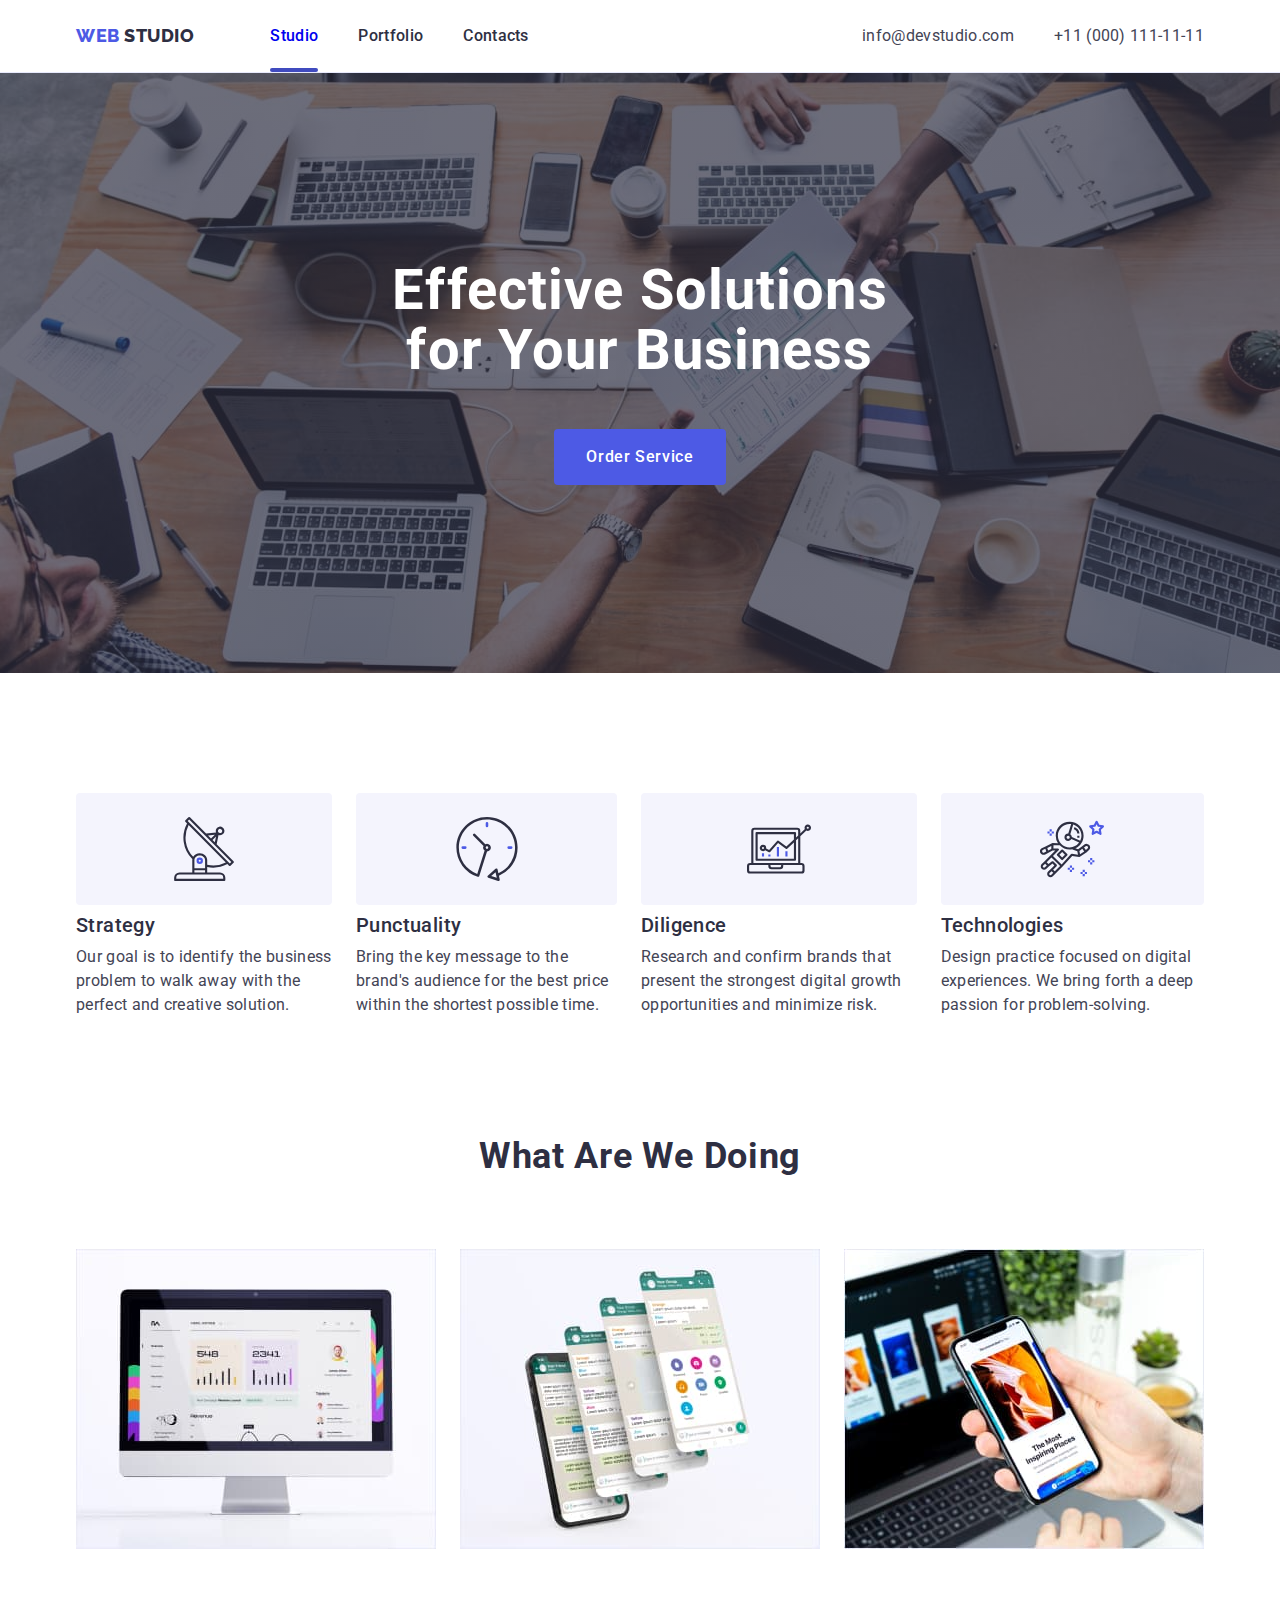
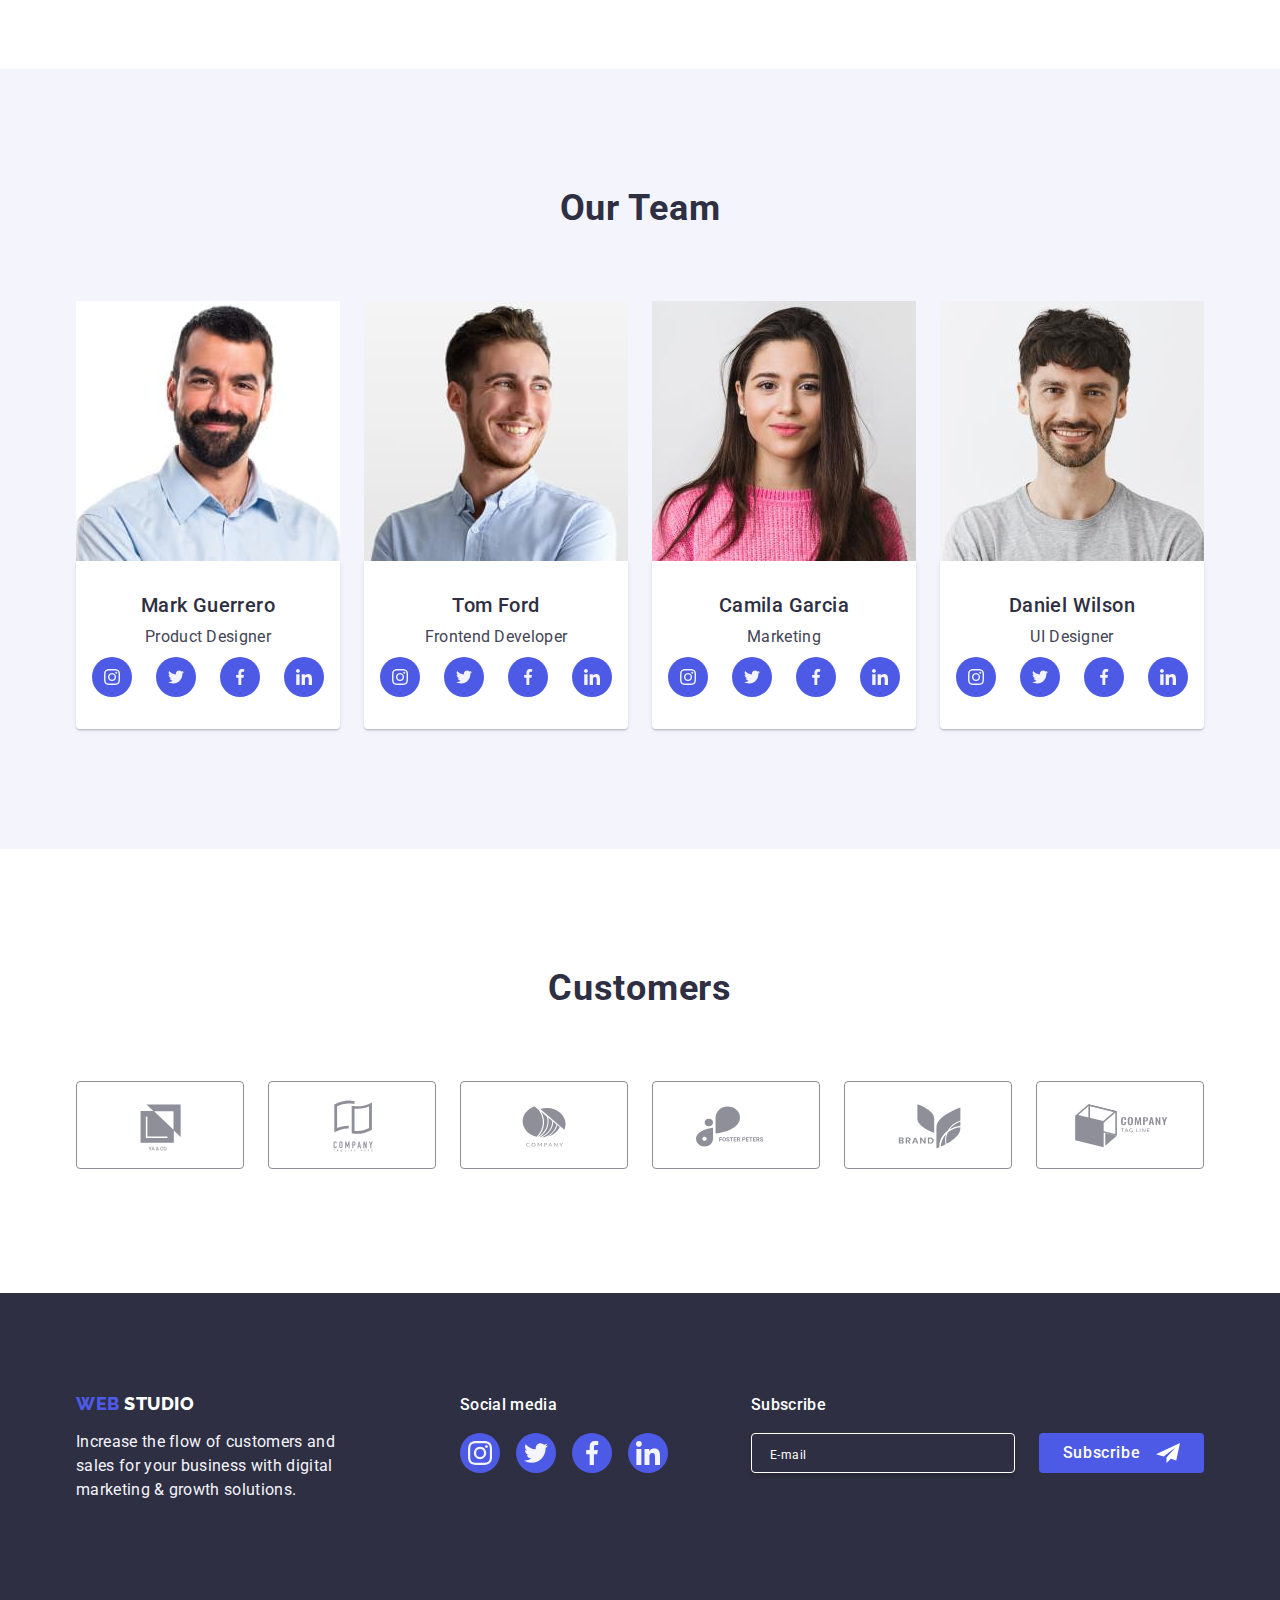
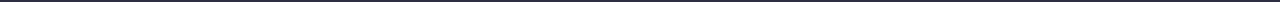
==== index.html @ 771ef5eb "index" ====
<!DOCTYPE html>
<html lang="en">
	<head>
		<meta charset="UTF-8" />
		<meta name="viewport" content="width=device-width, initial-scale=1.0" />
		<title>Studio</title>
		<link
			href="
https://cdn.jsdelivr.net/npm/modern-normalize@2.0.0/modern-normalize.min.css
"
			rel="stylesheet"
		/>
		<link
			href="https://fonts.googleapis.com/css2?family=Raleway:wght@800&family=Roboto:wght@400;500;700;900&display=swap"
			rel="stylesheet"
		/>
		<link href="css/styles.css" rel="stylesheet" />
	</head>

	<body>
		<header>
			<div class="container header-wrapper">
				<nav class="header-navigation">
					<a class="logo" href="./index.html">
						WEB
						<span style="color: #2e2f42">STUDIO</span>
					</a>
					<ul class="menu-link">
						<li>
							<a class="menu-link-items-current" href="./index.html">Studio</a>
						</li>
						<li>
							<a class="menu-link-items" href="./portfolio.html">Portfolio</a>
						</li>
						<li><a class="menu-link-items" href="#">Contacts</a></li>
					</ul>
				</nav>
				<address>
					<ul class="address-link">
						<li>
							<a class="address-link-items" href="mailto:info@devstudio.com">info@devstudio.com</a>
						</li>
						<li>
							<a class="address-link-items" href="tel:+110001111111">+11 (000) 111-11-11</a>
						</li>
					</ul>
				</address>
			</div>
		</header>
		<main>
			<section class="main-order-service">
				<div class="container">
					<h1 class="main-order-service-text">Effective Solutions for Your Business</h1>
					<button class="button-main" type="button" data-modal-open>Order Service</button>
				</div>
				<div class="modal is-hidden" data-modal>
					<div class="modal-body">
						<button class="modal-close" data-modal-close>
							<svg class="modal-close-icon-items">
								<use href="./images/icons.svg#icon-close-black"></use>
							</svg>
						</button>
						<h4 class="modal-heading">Leave your contacts and we will call you back</h4>
						<form class="modal-form">
							<p class="input-text">Name</p>
							<label for="username"></label>
							<div class="modal-field-wrapper">
								<input class="modal-input" id="username" type="text" name="name" />
								<svg class="modal-icon-1"><use href="./images/icons.svg#icon-person-black-18dp-1"></use></svg>
							</div>
							<p class="input-text">Phone</p>
							<label for="phone"></label>
							<div class="modal-field-wrapper">
								<input class="modal-input" id="phone" type="tel" name="phone" required />
								<svg class="modal-icon"><use href="./images/icons.svg#icon-phone-black-18dp-1"></use></svg>
							</div>
							<p class="input-text">E-mail</p>
							<label for="e-mail"></label>
							<div class="modal-field-wrapper">
								<input class="modal-input" id="e-mail" type="email" name="e-mail" required />
								<svg class="modal-icon"><use href="./images/icons.svg#icon-email-black-18dp-1"></use></svg>
							</div>
							<p class="input-text">Comment</p>
							<div class="modal-field-wrapper">
								<label for="comment"></label>
								<textarea required name="comment" id="comment" placeholder="Text input"></textarea>
							</div>
							<div class="tc-wrapper">
								<input name="tc" id="tc" type="checkbox" />
								<p class="input-text">
									I accept the terms and conditions of the
									<a href="#">Privacy Policy</a>
								</p>
							</div>
							<label for="tc"></label>
							<div class="button-send-wrapper">
								<button class="button-send" type="submit">Send</button>
							</div>
						</form>
					</div>
				</div>
			</section>

			<section class="main-content">
				<div class="container">
					<h4 class="heading-hidden"></h4>
					<ul class="main-content-values">
						<li>
							<div class="main-content-icons">
								<svg class="main-content-icons-items">
									<use href="./images/icons.svg#icon-Icon-1"></use>
								</svg>
							</div>
							<h3 class="main-content-list">Strategy</h3>
							<p class="main-content-items">
								Our goal is to identify the business problem to walk away with the perfect and creative solution.
							</p>
						</li>
						<li>
							<div class="main-content-icons">
								<svg class="main-content-icons-items">
									<use href="./images/icons.svg#icon-Icon-2"></use>
								</svg>
							</div>
							<h3 class="main-content-list">Punctuality</h3>
							<p class="main-content-items">
								Bring the key message to the brand's audience for the best price within the shortest possible time.
							</p>
						</li>
						<li>
							<div class="main-content-icons">
								<svg class="main-content-icons-items">
									<use href="./images/icons.svg#icon-Icon-3"></use>
								</svg>
							</div>
							<h3 class="main-content-list">Diligence</h3>
							<p class="main-content-items">
								Research and confirm brands that present the strongest digital growth opportunities and minimize risk.
							</p>
						</li>
						<li>
							<div class="main-content-icons">
								<svg class="main-content-icons-items">
									<use href="./images/icons.svg#icon-Icon-4"></use>
								</svg>
							</div>
							<h3 class="main-content-list">Technologies</h3>
							<p class="main-content-items">
								Design practice focused on digital experiences. We bring forth a deep passion for problem-solving.
							</p>
						</li>
					</ul>
				</div>
			</section>
			<section class="main-content-photos">
				<div class="container">
					<h2 class="heading">What are we doing</h2>
					<ul class="main-content-images">
						<li>
							<img src="images/img1.jpg" alt="a monitor with a website displayed" width="360" height="300" />
						</li>
						<li>
							<img src="images/img2.jpg" alt="smartphone with communication app on" width="360" height="300" />
						</li>
						<li>
							<img
								src="images/img3.jpg"
								alt="male hand holding phone with laptop in background"
								width="360"
								height="300"
							/>
						</li>
					</ul>
				</div>
			</section>

			<section class="main-team main-content">
				<div class="container">
					<h2 class="heading">Our Team</h2>
					<ul class="main-team-card">
						<li>
							<img
								src="images/MarkGuerrero.jpg"
								alt="smiling gently bearded man wearing a shirt"
								width="264"
								height="260"
							/>
							<div class="main-team-card-items">
								<h3 class="main-team-names">Mark Guerrero</h3>
								<p class="main-team-names-description">Product Designer</p>
								<ul class="main-team-media">
									<li class="icon-media-round">
										<a href="#"></a>
										<svg class="main-team-media-items">
											<use href="./images/icons.svg#icon-instagram-2"></use>
										</svg>
									</li>
									<li class="icon-media-round">
										<a href="#"></a>
										<svg class="main-team-media-items">
											<use href="./images/icons.svg#icon-twitter-1"></use>
										</svg>
									</li>
									<li class="icon-media-round">
										<a href="#"></a>
										<svg class="main-team-media-items">
											<use href="./images/icons.svg#icon-facebook-1"></use>
										</svg>
									</li>
									<li class="icon-media-round">
										<a href="#"></a>
										<svg class="main-team-media-items">
											<use href="./images/icons.svg#icon-linkedin-1"></use>
										</svg>
									</li>
								</ul>
							</div>
						</li>
						<li>
							<img
								src="images/TomFord.jpg"
								alt="broadly smiling man in shirt looking to the side"
								width="264"
								height="260"
							/>
							<div class="main-team-card-items">
								<h3 class="main-team-names">Tom Ford</h3>
								<p class="main-team-names-description">Frontend Developer</p>
								<ul class="main-team-media">
									<li class="icon-media-round">
										<a href="#"></a>
										<svg class="main-team-media-items">
											<use href="./images/icons.svg#icon-instagram-2"></use>
										</svg>
									</li>
									<li class="icon-media-round">
										<a href="#"></a>
										<svg class="main-team-media-items">
											<use href="./images/icons.svg#icon-twitter-1"></use>
										</svg>
									</li>
									<li class="icon-media-round">
										<a href="#"></a>
										<svg class="main-team-media-items">
											<use href="./images/icons.svg#icon-facebook-1"></use>
										</svg>
									</li>
									<li class="icon-media-round">
										<a href="#"></a>
										<svg class="main-team-media-items">
											<use href="./images/icons.svg#icon-linkedin-1"></use>
										</svg>
									</li>
								</ul>
							</div>
						</li>
						<li>
							<img src="images/CamilaGarcia.jpg" alt="dark-haired girl smiling softly" width="264" height="260" />
							<div class="main-team-card-items">
								<h3 class="main-team-names">Camila Garcia</h3>
								<p class="main-team-names-description">Marketing</p>
								<ul class="main-team-media">
									<li class="icon-media-round">
										<a href="#"></a>
										<svg class="main-team-media-items">
											<use href="./images/icons.svg#icon-instagram-2"></use>
										</svg>
									</li>
									<li class="icon-media-round">
										<a href="#"></a>
										<svg class="main-team-media-items">
											<use href="./images/icons.svg#icon-twitter-1"></use>
										</svg>
									</li>
									<li class="icon-media-round">
										<a href="#"></a>
										<svg class="main-team-media-items">
											<use href="./images/icons.svg#icon-facebook-1"></use>
										</svg>
									</li>
									<li class="icon-media-round">
										<a href="#"></a>
										<svg class="main-team-media-items">
											<use href="./images/icons.svg#icon-linkedin-1"></use>
										</svg>
									</li>
								</ul>
							</div>
						</li>
						<li>
							<img src="images/DanielWilson.jpg" alt="smiling bearded man wearing a T-shirt" width="264" height="260" />
							<div class="main-team-card-items">
								<h3 class="main-team-names">Daniel Wilson</h3>
								<p class="main-team-names-description">UI Designer</p>
								<ul class="main-team-media">
									<li class="icon-media-round">
										<a href="#"></a>
										<svg class="main-team-media-items">
											<use href="./images/icons.svg#icon-instagram-2"></use>
										</svg>
									</li>
									<li class="icon-media-round">
										<a href="#"></a>
										<svg class="main-team-media-items">
											<use href="./images/icons.svg#icon-twitter-1"></use>
										</svg>
									</li>
									<li class="icon-media-round">
										<a href="#"></a>
										<svg class="main-team-media-items">
											<use href="./images/icons.svg#icon-facebook-1"></use>
										</svg>
									</li>
									<li class="icon-media-round">
										<a href="#"></a>
										<svg class="main-team-media-items">
											<use href="./images/icons.svg#icon-linkedin-1"></use>
										</svg>
									</li>
								</ul>
							</div>
						</li>
					</ul>
				</div>
			</section>
			<section class="main-content">
				<div class="container">
					<h2 class="heading">Customers</h2>
					<div class="customers-list">
						<a href="#0">
							<svg class="customers-items">
								<use href="./images/icons.svg#icon-Client-1-1"></use>
							</svg>
						</a>
						<svg class="customers-items">
							<use href="./images/icons.svg#icon-Client-2-1"></use>
						</svg>
						<a href="#0">
							<svg class="customers-items">
								<use href="./images/icons.svg#icon-Client-3-1"></use>
							</svg>
						</a>
						<a href="#0">
							<svg class="customers-items">
								<use href="./images/icons.svg#icon-Client-4-1"></use>
							</svg>
						</a>
						<a href="#0">
							<svg class="customers-items">
								<use href="./images/icons.svg#icon-Client-5-1"></use>
							</svg>
						</a>
						<a href="#0">
							<svg class="customers-items">
								<use href="./images/icons.svg#icon-Client-6-1"></use>
							</svg>
						</a>
					</div>
				</div>
			</section>
		</main>
		<footer class="footer-wrapper">
			<div class="container footer-adjust">
				<div>
					<a class="logo-footer" href="./index.html">
						WEB
						<span style="color: #fff">STUDIO</span>
					</a>
					<p class="footer-text">
						Increase the flow of customers and sales for your business with digital marketing & growth solutions.
					</p>
				</div>
				<div class="footer-media">
					<h3 class="footer-media-text">Social media</h3>
					<ul class="footer-media-icons">
						<li>
							<a class="icon-media-round-footer" href="#0">
								<svg class="footer-media-items">
									<use href="./images/icons.svg#icon-instagram-2"></use>
								</svg>
							</a>
						</li>
						<li>
							<a class="icon-media-round-footer" href="#0">
								<svg class="footer-media-items">
									<use href="./images/icons.svg#icon-twitter-1"></use>
								</svg>
							</a>
						</li>
						<li>
							<a class="icon-media-round-footer" href="#0">
								<svg class="footer-media-items">
									<use href="./images/icons.svg#icon-facebook-1"></use>
								</svg>
							</a>
						</li>
						<li>
							<a class="icon-media-round-footer" href="#0">
								<svg class="footer-media-items">
									<use href="./images/icons.svg#icon-linkedin-1"></use>
								</svg>
							</a>
						</li>
					</ul>
				</div>
				<div class="footer-subscribe">
					<form>
						<p class="footer-media-text">Subscribe</p>
						<div class="footer-field-wrapper">
							<label for="email"></label>
							<input class="footer-input" id="email" type="email" name="email" placeholder="E-mail" required />
							<div>
								<button class="button-subscribe" type="submit">
									Subscribe
									<svg class="footer-subscribe-icon">
										<use href="./images/icons.svg#icon-Frame-3"></use>
									</svg>
								</button>
							</div>
						</div>
					</form>
				</div>
			</div>
		</footer>
		<script src="./js/modal.js"></script>
	</body>
</html>
---- css/styles.css ----
items* {
	padding: 0;
	margin: 0;
}

h1,
h2,
h3,
h4,
h5,
h6,
p {
	margin: 0;
}

img {
	display: block;
	max-width: 100%;
	height: auto;
}

button {
	cursor: pointer;
	border: none;
	border-radius: 4px;
	transition: 250ms;
	transition-timing-function: var(--tr-function);
}

ul,
ol {
	list-style: none;
	margin: 0;
	padding-left: 0;
}
a {
	text-decoration: none;
	transition: 250ms;
	transition-timing-function: var(--tr-function);
}

a:hover {
	color: var(--pressed-state, #404bbf);
}

a:focus {
	color: var(--pressed-state, #404bbf);
}

:root {
	--primary-brand: #4d5ae5;
	--pressed-state: #404bbf;
	--dark: #2e2f42;
	--success: #31d0aa;
	--text: #434455;
	--subtle-text: #8e8f99;
	--accent: #e7e9fc;
	--light: #f4f4fd;
	--modal-overlay: #2e2f42;
	--hero-background: rgba(46, 47, 66, 0.7);
	--white-background: #fff;
	--modal-background: #fcfcfc;
	--tr-function: cubic-bezier(0.4, 0, 0.2, 1);
}

.container {
	max-width: 1158px;
	margin: 0 auto;
	padding: 0 15px;
}

header {
	border-bottom: 1px solid #e7e9fc;
}

address {
	margin-left: auto;
}

.header-wrapper {
	display: flex;
	align-items: center;
}

.header-wrapper > .header-navigation {
	display: flex;
	align-items: center;
}

body {
	font-family: "Roboto", sans-serif;
	color: var(--dark, #2e2f42);
	background-color: var(--white-background, #fff);
}

.link {
	cursor: pointer;
	transition: 250ms;
	transition-timing-function: var(--tr-function);
}

ul {
	list-style: none;
}

.main-order-service {
	background-image: linear-gradient(
			var(--hero-background, rgba(46, 47, 66, 0.7)),
			var(--hero-background, rgba(46, 47, 66, 0.7))
		),
		url(../images/people-office.jpg);
	background-color: var(--dark, #2e2f42);
	background-size: cover;
	background-repeat: no-repeat;
	text-align: center;
	padding: 188px 0;
	max-width: 1440px;
	height: 600px;
	margin: 0 auto;
}

.main-order-service-text {
	color: var(--white-background, #fff);
	font-size: 56px;
	font-weight: 700;
	line-height: 1.07;
	letter-spacing: 1.12px;
	max-width: 496px;
	text-align: center;
	margin: 0 auto;
	margin-bottom: 48px;
}

.button-main {
	display: block;
	margin: 0 auto;
	min-width: 169px;
	height: 56px;
	color: var(--white-background, #fff);
	background-color: var(--primary-brand, #4d5ae5);
	font-family: Roboto;
	font-size: 16px;
	font-weight: 500;
	line-height: 1.5;
	letter-spacing: 0.64px;
	padding: 16px 32px;
	transition: 250ms;
	transition-timing-function: var(--tr-function);
}

.button-main:hover,
.button-main:focus {
	background: var(--pressed-state, #404bbf);
}

.modal {
	position: fixed;
	top: 0;
	left: 0;
	width: 100%;
	height: 100%;
	background-color: rgba(46, 47, 66, 0.4);
	pointer-events: all;
	visibility: visible;
	transition: opacity 250ms;
}

.modal-body {
	position: relative;
	max-width: 408px;
	min-height: 584px;
	margin: auto;
	background-color: var(--modal-background);
	border-radius: 4px;
	box-shadow: 0px 2px 1px 0px rgba(0, 0, 0, 0.2), 0px 1px 3px 0px rgba(0, 0, 0, 0.12),
		0px 1px 1px 0px rgba(0, 0, 0, 0.14);
}

.modal-close {
	position: absolute;
	inset: 24px 24px auto auto;
	width: 24px;
	height: 24px;
	border-radius: 50%;
	fill: var(--accent);
	stroke-width: 1px;
	stroke: rgba(0, 0, 0, 0.1);
	display: flex;
	justify-content: center;
	align-items: center;
}

.modal-close-icon-items {
	height: 8px;
	width: 8px;
	fill: var(--modal-overlay);
}

.is-hidden {
	opacity: 0;
	pointer-events: none;
	visibility: hidden;
}

.modal-heading {
	color: var(--modal-overlay);
	text-align: center;
	font-family: Roboto;
	font-size: 16px;
	font-weight: 500;
	line-height: 1.5px;
	letter-spacing: 0.32px;
	padding-top: 72px;
}

.modal-form {
	max-width: 360px;
	padding-left: 24px;
	margin-top: 16px;
	text-align: left;
}

.modal-field-wrapper {
	height: 40px;
	display: flex;
	padding-left: 8px auto 8px 16px;
	border-radius: 4px;
	border: 1px solid rgba(46, 47, 66, 0.4);
	margin-bottom: 8px;
	margin-bottom: 4px;
}

.modal-icon-1 {
	width: 18px;
	height: 18px;
	color: var(--modal-overlay);
}

.modal-icon-2 {
	width: 18px;
	height: 24px;
	color: var(--modal-overlay);
}

.modal-icon-1,
.modal-icon-2:focus-within {
	border-color: var(--pressed-state);
}

.input-text {
	color: var(--subtle-text);
	font-family: Roboto;
	font-size: 12px;
	font-weight: 400;
	line-height: 1.17;
	letter-spacing: 0.48px;
}

.input-text > a {
	text-decoration: underline;
}

.tc-wrapper {
	display: flex;
	gap: 8px;
}

.button-send-wrapper {
	display: flex;
	justify-content: center;
	align-items: center;
}

.button-send {
	border-radius: 4px;
	background: var(--primary-brand);
	box-shadow: 0px 4px 4px 0px rgba(0, 0, 0, 0.15);
	max-width: 169px;
	max-height: 50px;
	padding: 16px 32px;
	color: #fff;
	font-family: Roboto;
	font-size: 16px;
	font-weight: 500;
	line-height: 1.5;
	letter-spacing: 0.64px;
	margin-top: 24px;
}

nav {
	color: var(--dark, #2e2f42);
	font-size: 16px;
	font-weight: 500;
	line-height: 1.5;
	letter-spacing: 0.32px;
}

.menu-link {
	display: flex;
	gap: 40px;
	padding: 24px 0;
}

.menu-link-items {
	color: var(--dark, #2e2f42);
	font-family: Roboto;
	font-size: 16px;
	font-weight: 500;
	line-height: 1.5;
	letter-spacing: 0.32px;
}

.menu-link > li {
	position: relative;
}

.menu-link-items-current::after {
	content: "";
	background-color: var(--pressed-state);
	height: 4px;
	width: 100%;
	bottom: -24px;
	left: 0px;
	border-radius: 2px;
	position: absolute;
}

.address-link {
	display: flex;
	gap: 40px;
	align-items: center;
	padding: 24px 0;
	margin-left: auto;
}

.address-link-items {
	color: var(--text, #434455);
	font-family: Roboto;
	font-size: 16px;
	font-style: normal;
	font-weight: 400;
	line-height: 1.5;
	letter-spacing: 0.32px;
}

.heading-hidden {
	visibility: hidden;
}

.main-content {
	padding: 120px 0;
}

.main-content-values {
	display: flex;
	justify-content: space-between;
	gap: 24px;
}

.main-content-icons {
	height: 112px;
	border-radius: 4px;
	background-color: var(--light, #f4f4fd);
	display: flex;
	justify-content: center;
	align-items: center;
}

.main-content-icons-items {
	width: 64px;
	height: 64px;
}

.main-content-images {
	display: flex;
	justify-content: space-between;
	gap: 24px;
	margin: 0;
	width: calc(100% - 3 * 24px) / 3;
}

.main-content-list {
	color: var(--dark, #2e2f42);
	font-size: 20px;
	font-weight: 500;
	line-height: 1.2;
	letter-spacing: 0.4px;
	margin-bottom: 8px;
	margin-top: 8px;
}

.main-content-items {
	color: var(--text, #434455);
	font-size: 16px;
	line-height: 1.5;
	letter-spacing: 0.32px;
}

.main-content-photos {
	padding-bottom: 120px;
}

.main-team {
	background: var(--light, #f4f4fd);
}

.main-team-card {
	display: flex;
	gap: 24px;
}

.main-team-card img {
	vertical-align: bottom;
}

.main-team-card-items {
	width: 100%;
	padding: 32px 16px;
	border-radius: 0px 0px 4px 4px;
	background: var(--white-background, #fff);
	box-shadow: 0px 2px 1px 0px rgba(46, 47, 66, 0.08), 0px 1px 1px 0px rgba(46, 47, 66, 0.16),
		0px 1px 6px 0px rgba(46, 47, 66, 0.08);
}

.main-team-names {
	color: var(--dark, #2e2f42);
	text-align: center;
	margin-bottom: 8px;
	font-size: 20px;
	font-weight: 500;
	line-height: 1.2;
	letter-spacing: 0.4px;
}

.main-team-names-description {
	color: var(--text, #434455);
	text-align: center;
	font-size: 16px;
	line-height: 1.5;
	letter-spacing: 0.32px;
	margin-bottom: 8px;
}

.main-team-media-items {
	width: 16px;
	height: 16px;
}

.main-team-media-items:hover {
	background-color: var(--pressed-state, #404bbf);
}

.icon-media-round {
	cursor: pointer;
	width: 40px;
	height: 40px;
	border-radius: 50%;
	padding: 12px;
	background-color: var(--primary-brand, #4d5ae5);
	transition: 250ms;
	transition-timing-function: var(--tr-function);
	display: flex;
	align-items: center;
	justify-content: center;
}

.icon-media-round:hover,
.icon-media-round:focus {
	background-color: var(--pressed-state, #404bbf);
}

.main-team-media {
	display: flex;
	gap: 24px;
}

.portfolio-image {
	display: flex;
	flex-wrap: wrap;
	padding: 0;
	margin: 0;
	row-gap: 48px;
	column-gap: 24px;
}

.portfolio-image-wrapper {
	position: relative;
	overflow: hidden;
}

.portfolio-image-wrapper:hover {
	box-shadow: 0px 2px 1px 0px rgba(46, 47, 66, 0.08), 0px 1px 1px 0px rgba(46, 47, 66, 0.16),
		0px 1px 6px 0px rgba(46, 47, 66, 0.08);
}

.portfolio-image-wrapper:hover .portfolio-card-description {
	translate: 0;
}

.portfolio-card-description {
	color: var(--light);
	font-family: Roboto;
	font-size: 16px;
	line-height: 150%;
	letter-spacing: 0.32px;
	padding-top: 40px;
	padding-left: 32px;
	padding-right: 32px;
	position: absolute;
	inset: 0;
	background-color: var(--primary-brand);
	color: #fff;
	translate: 0 100% 0;
	transition: translate 250ms;
}

.portfolio-image-card {
	border: 1px solid #e7e9fc;
	padding: 32px 16px 32px 16px;
	transition: 250ms;
	transition-timing-function: var(--tr-function);
}

.portfolio-image-card:hover,
.portfolio-image-card:focus {
	box-shadow: 0px 2px 1px 0px rgba(46, 47, 66, 0.08), 0px 1px 1px 0px rgba(46, 47, 66, 0.16),
		0px 1px 6px 0px rgba(46, 47, 66, 0.08);
}

.main-portfolio-text {
	font-size: 20px;
	font-weight: 500;
	line-height: 1.2;
	letter-spacing: 0.4px;
	margin-bottom: 8px;
}

.main-portfolio-text-secondary {
	font-size: 16px;
	line-height: 1.5;
	letter-spacing: 0.32px;
	margin-top: 8px;
}

.logo {
	color: var(--primary-brand, #4d5ae5);
	font-family: Raleway;
	font-size: 18px;
	font-weight: 800;
	line-height: 1.17;
	letter-spacing: 0.54px;
	text-transform: uppercase;
	margin-right: 76px;
}

.heading {
	color: var(--dark, #2e2f42);
	text-align: center;
	font-size: 36px;
	font-weight: 700;
	line-height: 1.11;
	letter-spacing: 0.72px;
	text-transform: capitalize;
	margin-bottom: 72px;
}

.section-portfolio-wrapper {
	padding: 96px 0 120px 0;
}

.button-container {
	display: flex;
	justify-content: center;
	gap: 24px;
	margin-bottom: 72px;
}

.button-portfolio {
	background: var(--light, #f4f4fd);
	color: var(--primary-brand, #4d5ae5);
	text-align: center;
	padding: 12px 24px 12px 24px;
	font-size: 16px;
	font-family: Roboto;
	font-weight: 500;
	line-height: 1.5;
	letter-spacing: 0.64px;
	border: none;
	transition: 250ms;
	transition-timing-function: var(--tr-function);
}

.button-portfolio:hover,
.button-portfolio:focus {
	background: var(--pressed-state, #404bbf);
	color: var(--white-background, #fff);
	box-shadow: 0px 2px 2px 0px rgba(0, 0, 0, 0.12), 0px 2px 1px 0px rgba(0, 0, 0, 0.08),
		0px 3px 1px 0px rgba(0, 0, 0, 0.1);
}

.customers-list {
	display: flex;
	column-gap: 24px;
}

.customers-items {
	cursor: pointer;
	fill: var(--subtle-text, #8e8f99);
	width: 168px;
	height: 88px;
	border-radius: 4px;
	border: 1px solid var(--subtle-text, #8e8f99);
	transition: 250ms;
	transition-timing-function: var(--tr-function);
}

.customers-items:hover,
.customers-items:focus {
	fill: var(--pressed-state, #404bbf);
	border: 1px solid var(--pressed-state, #404bbf);
}

.footer-wrapper {
	background-color: var(--dark, #2e2f42);
	padding: 100px 0;
}

.footer-adjust {
	display: flex;
}

.footer-text {
	display: block;
	width: 264px;
	font-family: Roboto;
	color: var(--light, #f4f4fd);
	font-size: 16px;
	line-height: 1.5;
	letter-spacing: 0.32px;
}

.footer-media {
	margin-left: 120px;
}

.footer-media-items {
	width: 24px;
	height: 24px;
	transition: 250ms;
	transition-timing-function: var(--tr-function);
}

.footer-media-items:hover,
.footer-media-items:focus {
	background-color: var(--success, #31d0aa);
}

.footer-media-icons {
	display: flex;
	gap: 16px;
}

.icon-media-round-footer {
	cursor: pointer;
	width: 40px;
	height: 40px;
	border-radius: 50%;
	background-color: var(--primary-brand, #4d5ae5);
	transition: 250ms;
	transition-timing-function: var(--tr-function);
	display: flex;
	align-items: center;
	justify-content: center;
}

.icon-media-round-footer:hover,
.icon-media-round-footer:focus {
	background-color: var(--success, #31d0aa);
}

.footer-media-text {
	color: var(--white-background, #fff);
	font-family: Roboto;
	font-size: 16px;
	font-weight: 500;
	line-height: 150%;
	letter-spacing: 0.32px;
	margin-bottom: 16px;
}

.logo-footer {
	color: var(--primary-brand, #4d5ae5);
	font-family: Raleway;
	font-size: 18px;
	font-weight: 800;
	line-height: 1.17;
	letter-spacing: 0.54px;
	text-transform: uppercase;
	display: inline-block;
	margin-bottom: 16px;
}

.footer-subscribe {
	margin-left: auto;
}

.footer-field-wrapper {
	display: flex;
}

.footer-field-wrapper > input {
	width: 264px;
	height: 40px;
	border-radius: 4px;
	border: 1px solid var(--white-background);
	box-shadow: 0px 4px 4px 0px rgba(0, 0, 0, 0.15);
	background-color: var(--dark);
}

.footer-input::placeholder {
	color: var(--white-background);
	font-family: Roboto;
	font-size: 12px;
	line-height: 2;
	letter-spacing: 0.48px;
	padding: 8px 212px 8px 16px;
}

.button-subscribe {
	width: 165px;
	height: 40px;
	margin-left: 24px;
	border-radius: 4px;
	background: var(--primary-brand);
	color: var(--white-background);
	font-family: Roboto;
	font-size: 16px;
	font-weight: 500;
	line-height: 1.5;
	letter-spacing: 0.64px;
	display: flex;
	justify-content: center;
	align-items: center;
	gap: 16px;
}

.footer-subscribe-icon {
	width: 24px;
	height: 24px;
}
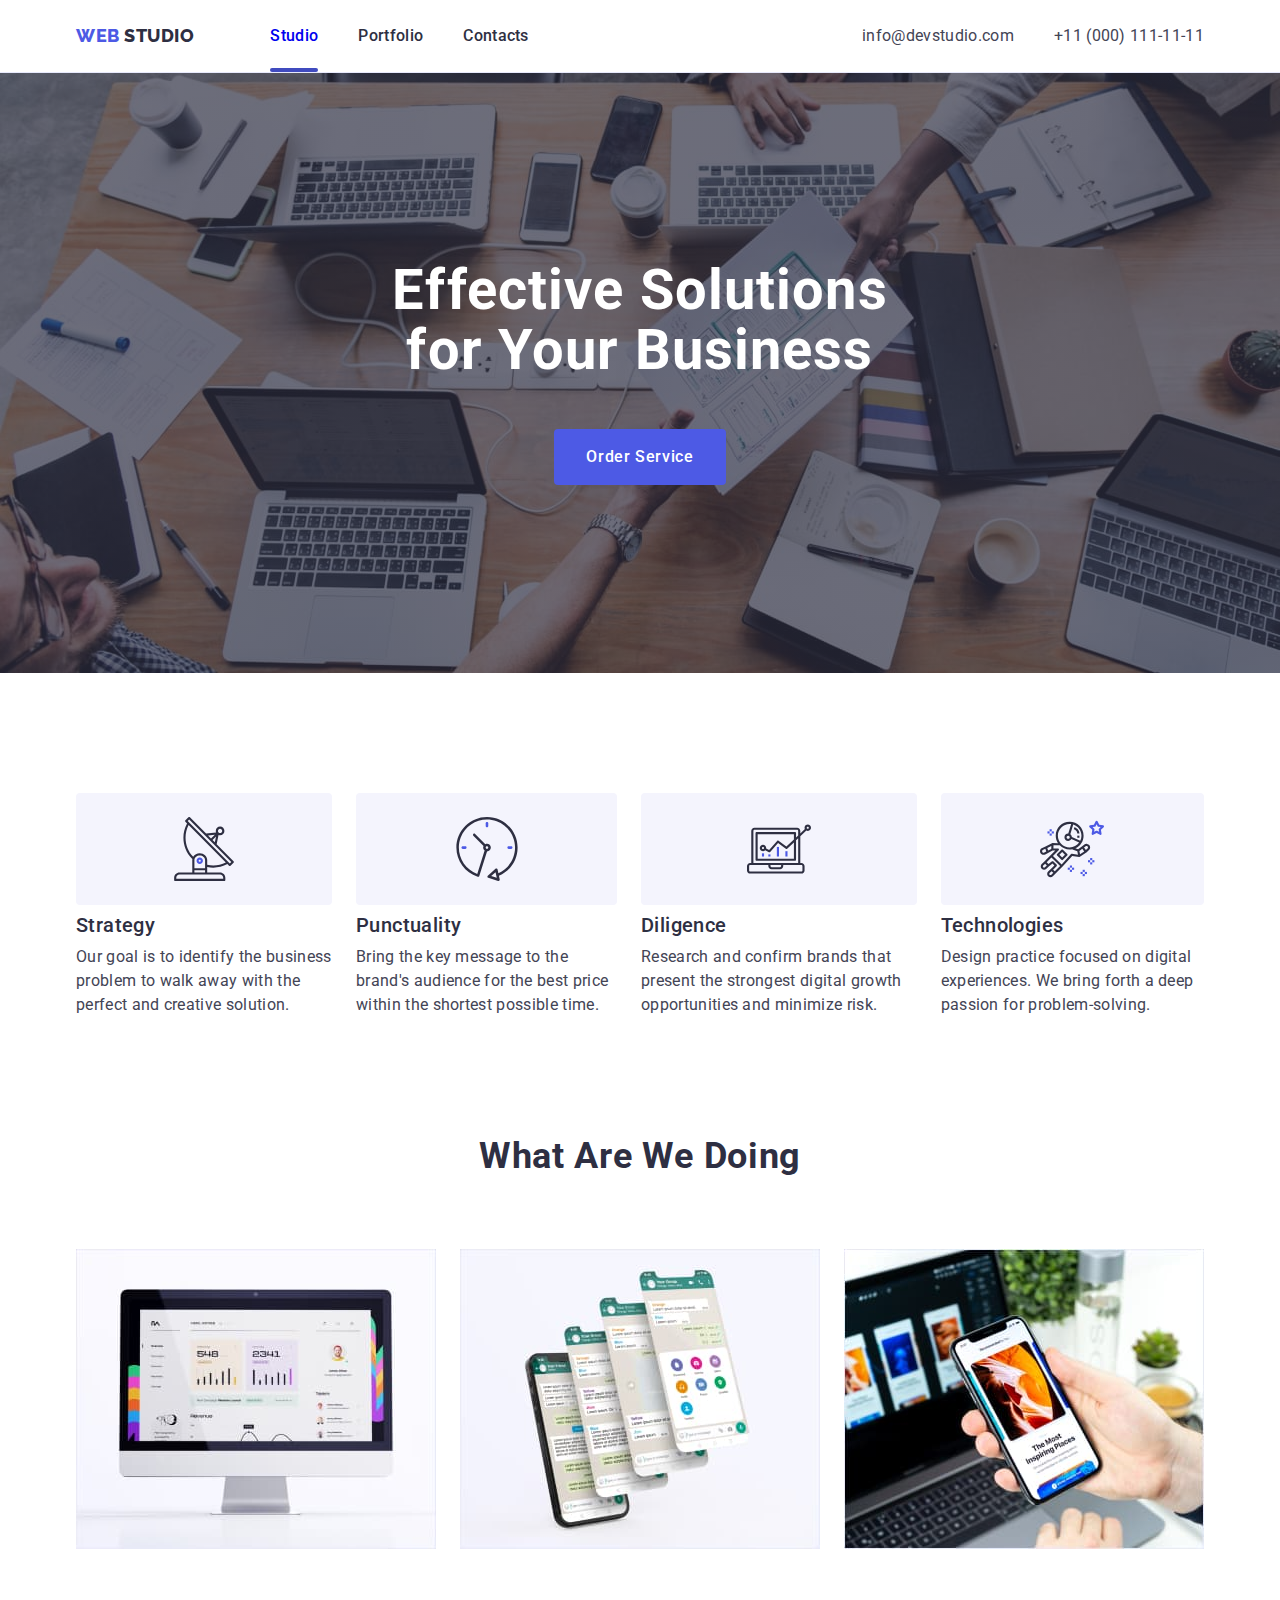
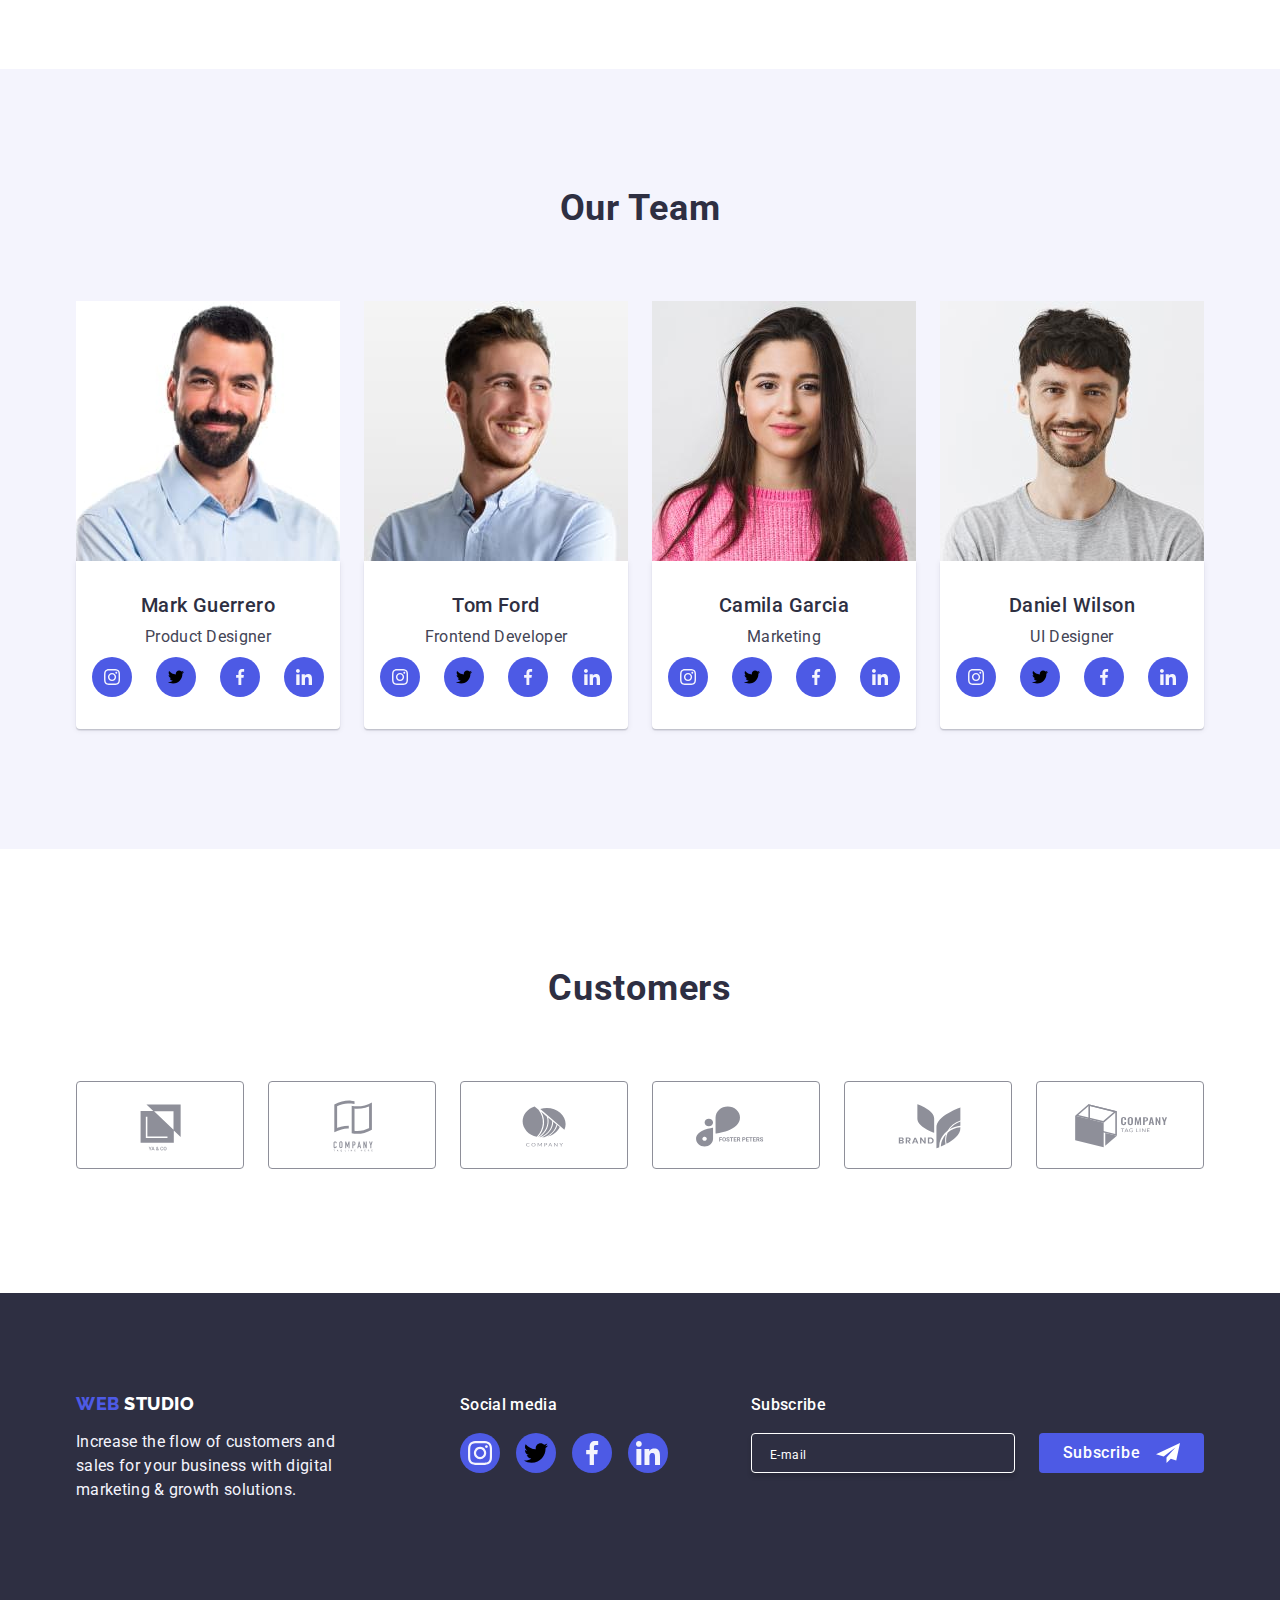
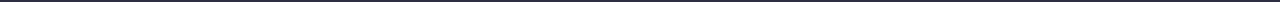
==== commit ff52c2a2: "index" ====
--- a/index.html
+++ b/index.html
@@ -60,37 +60,48 @@
 								<use href="./images/icons.svg#icon-close-black"></use>
 							</svg>
 						</button>
-						<h4 class="modal-heading">Leave your contacts and we will call you back</h4>
+						<p class="modal-heading">Leave your contacts and we will call you back</p>
 						<form class="modal-form">
-							<p class="input-text">Name</p>
-							<label for="username"></label>
+							<div>
+								<label for="username"><span class="input-text">Name</span></label>
+								<div class="modal-field-wrapper">
+									<input id="username" type="text" name="name" />
+									<svg class="modal-icon-1"><use href="./images/icons.svg#icon-person"></use></svg>
+								</div>
+							</div>
+							<div>
+								<label for="phone"><span class="input-text">Phone</span></label>
+								<div class="modal-field-wrapper">
+									<input id="phone" type="tel" name="phone" required />
+									<svg class="modal-icon-2"><use href="./images/icons.svg#icon-phone"></use></svg>
+								</div>
+							</div>
+							<div>
+								<label for="e-mail"><span class="input-text">E-mail</span></label>
+								<div class="modal-field-wrapper">
+									<input id="e-mail" type="email" name="e-mail" required />
+									<svg class="modal-icon-2"><use href="./images/icons.svg#icon-email"></use></svg>
+								</div>
+							</div>
 							<div class="modal-field-wrapper">
-								<input class="modal-input" id="username" type="text" name="name" />
-								<svg class="modal-icon-1"><use href="./images/icons.svg#icon-person-black-18dp-1"></use></svg>
-							</div>
-							<p class="input-text">Phone</p>
-							<label for="phone"></label>
-							<div class="modal-field-wrapper">
-								<input class="modal-input" id="phone" type="tel" name="phone" required />
-								<svg class="modal-icon"><use href="./images/icons.svg#icon-phone-black-18dp-1"></use></svg>
-							</div>
-							<p class="input-text">E-mail</p>
-							<label for="e-mail"></label>
-							<div class="modal-field-wrapper">
-								<input class="modal-input" id="e-mail" type="email" name="e-mail" required />
-								<svg class="modal-icon"><use href="./images/icons.svg#icon-email-black-18dp-1"></use></svg>
-							</div>
-							<p class="input-text">Comment</p>
-							<div class="modal-field-wrapper">
-								<label for="comment"></label>
-								<textarea required name="comment" id="comment" placeholder="Text input"></textarea>
+								<label for="comment"><span class="input-text">Comment</span></label>
+								<textarea
+									class="modal-comment"
+									required
+									name="comment"
+									id="comment"
+									placeholder="Text input"
+								></textarea>
 							</div>
 							<div class="tc-wrapper">
-								<input name="tc" id="tc" type="checkbox" />
-								<p class="input-text">
+								<label for="tc">
+									<input name="tc" id="tc" type="checkbox" />
+									<svg class="hidden"><use href="./images/icons.svg#icon-click"></use></svg>
+								</label>
+								<span class="input-text">
 									I accept the terms and conditions of the
 									<a href="#">Privacy Policy</a>
-								</p>
+								</span>
 							</div>
 							<label for="tc"></label>
 							<div class="button-send-wrapper">
--- a/css/styles.css
+++ b/css/styles.css
@@ -57,6 +57,7 @@
 	--accent: #e7e9fc;
 	--light: #f4f4fd;
 	--modal-overlay: #2e2f42;
+	--modal: rgba(46, 47, 66, 0.4);
 	--hero-background: rgba(46, 47, 66, 0.7);
 	--white-background: #fff;
 	--modal-background: #fcfcfc;
@@ -137,7 +138,7 @@
 	min-width: 169px;
 	height: 56px;
 	color: var(--white-background, #fff);
-	background-color: var(--primary-brand, #4d5ae5);
+	background-color: var(--primary-brand);
 	font-family: Roboto;
 	font-size: 16px;
 	font-weight: 500;
@@ -169,11 +170,15 @@
 	position: relative;
 	max-width: 408px;
 	min-height: 584px;
-	margin: auto;
 	background-color: var(--modal-background);
 	border-radius: 4px;
 	box-shadow: 0px 2px 1px 0px rgba(0, 0, 0, 0.2), 0px 1px 3px 0px rgba(0, 0, 0, 0.12),
 		0px 1px 1px 0px rgba(0, 0, 0, 0.14);
+	padding: 72px 24px 24px;
+	position: absolute;
+	top: 50%;
+	left: 50%;
+	transform: translate(-50%, -50%);
 }
 
 .modal-close {
@@ -208,43 +213,65 @@
 	font-family: Roboto;
 	font-size: 16px;
 	font-weight: 500;
-	line-height: 1.5px;
-	letter-spacing: 0.32px;
-	padding-top: 72px;
+	line-height: 1.5;
+	letter-spacing: 0.32px;
 }
 
 .modal-form {
-	max-width: 360px;
-	padding-left: 24px;
 	margin-top: 16px;
 	text-align: left;
+	display: flex;
+	justify-content: flex-start;
+	flex-direction: column;
+}
+
+.modal-form > div {
+	margin-bottom: 8px;
 }
 
 .modal-field-wrapper {
+	position: relative;
+	margin-top: 4px;
+}
+
+.modal-field-wrapper input {
+	border: none;
+	outline: none;
 	height: 40px;
-	display: flex;
-	padding-left: 8px auto 8px 16px;
+	padding-left: 38px;
 	border-radius: 4px;
-	border: 1px solid rgba(46, 47, 66, 0.4);
-	margin-bottom: 8px;
-	margin-bottom: 4px;
+	border: 1px solid var(--modal);
+	width: 100%;
+	transition: 250ms;
+	transition-timing-function: var(--tr-function);
+}
+
+.modal-field-wrapper input:focus {
+	border: 1px solid var(--primary-brand);
+}
+
+.modal-field-wrapper input:focus + svg {
+	fill: var(--primary-brand);
 }
 
 .modal-icon-1 {
+	position: absolute;
+	top: 50%;
+	transform: translateY(-50%);
+	left: 16px;
 	width: 18px;
 	height: 18px;
-	color: var(--modal-overlay);
+	fill: var(--dark);
 }
 
 .modal-icon-2 {
+	position: absolute;
+	top: 50%;
+	transform: translateY(-50%);
+	left: 16px;
 	width: 18px;
 	height: 24px;
-	color: var(--modal-overlay);
-}
-
-.modal-icon-1,
-.modal-icon-2:focus-within {
-	border-color: var(--pressed-state);
+	fill: var(--dark);
 }
 
 .input-text {
@@ -260,9 +287,56 @@
 	text-decoration: underline;
 }
 
+.modal-comment {
+	border: none;
+	outline: none;
+	width: 100%;
+	height: 120px;
+	border-radius: 4px;
+	border: 1px solid var(--modal);
+	resize: none;
+	transition: 250ms;
+	transition-timing-function: var(--tr-function);
+}
+
+.modal-comment:focus {
+	border: 1px solid var(--primary-brand);
+}
+
+.modal-comment::placeholder {
+	color: var(--modal);
+	font-family: Roboto;
+	font-size: 12px;
+	line-height: 1.17;
+	letter-spacing: 0.48px;
+	padding-top: 8px;
+	padding-left: 16px;
+}
+
 .tc-wrapper {
 	display: flex;
 	gap: 8px;
+}
+
+.tc-checkbox {
+	width: 16px;
+	height: 16px;
+	border: none;
+	outline: none;
+	border: 1px solid rgba(46, 47, 66, 0.4);
+}
+
+.tc-wrapper > label {
+	position: relative;
+}
+
+.hidden {
+	width: 16px;
+	height: 16px;
+	visibility: hidden;
+	position: absolute;
+	top: 0;
+	left: 0;
 }
 
 .button-send-wrapper {
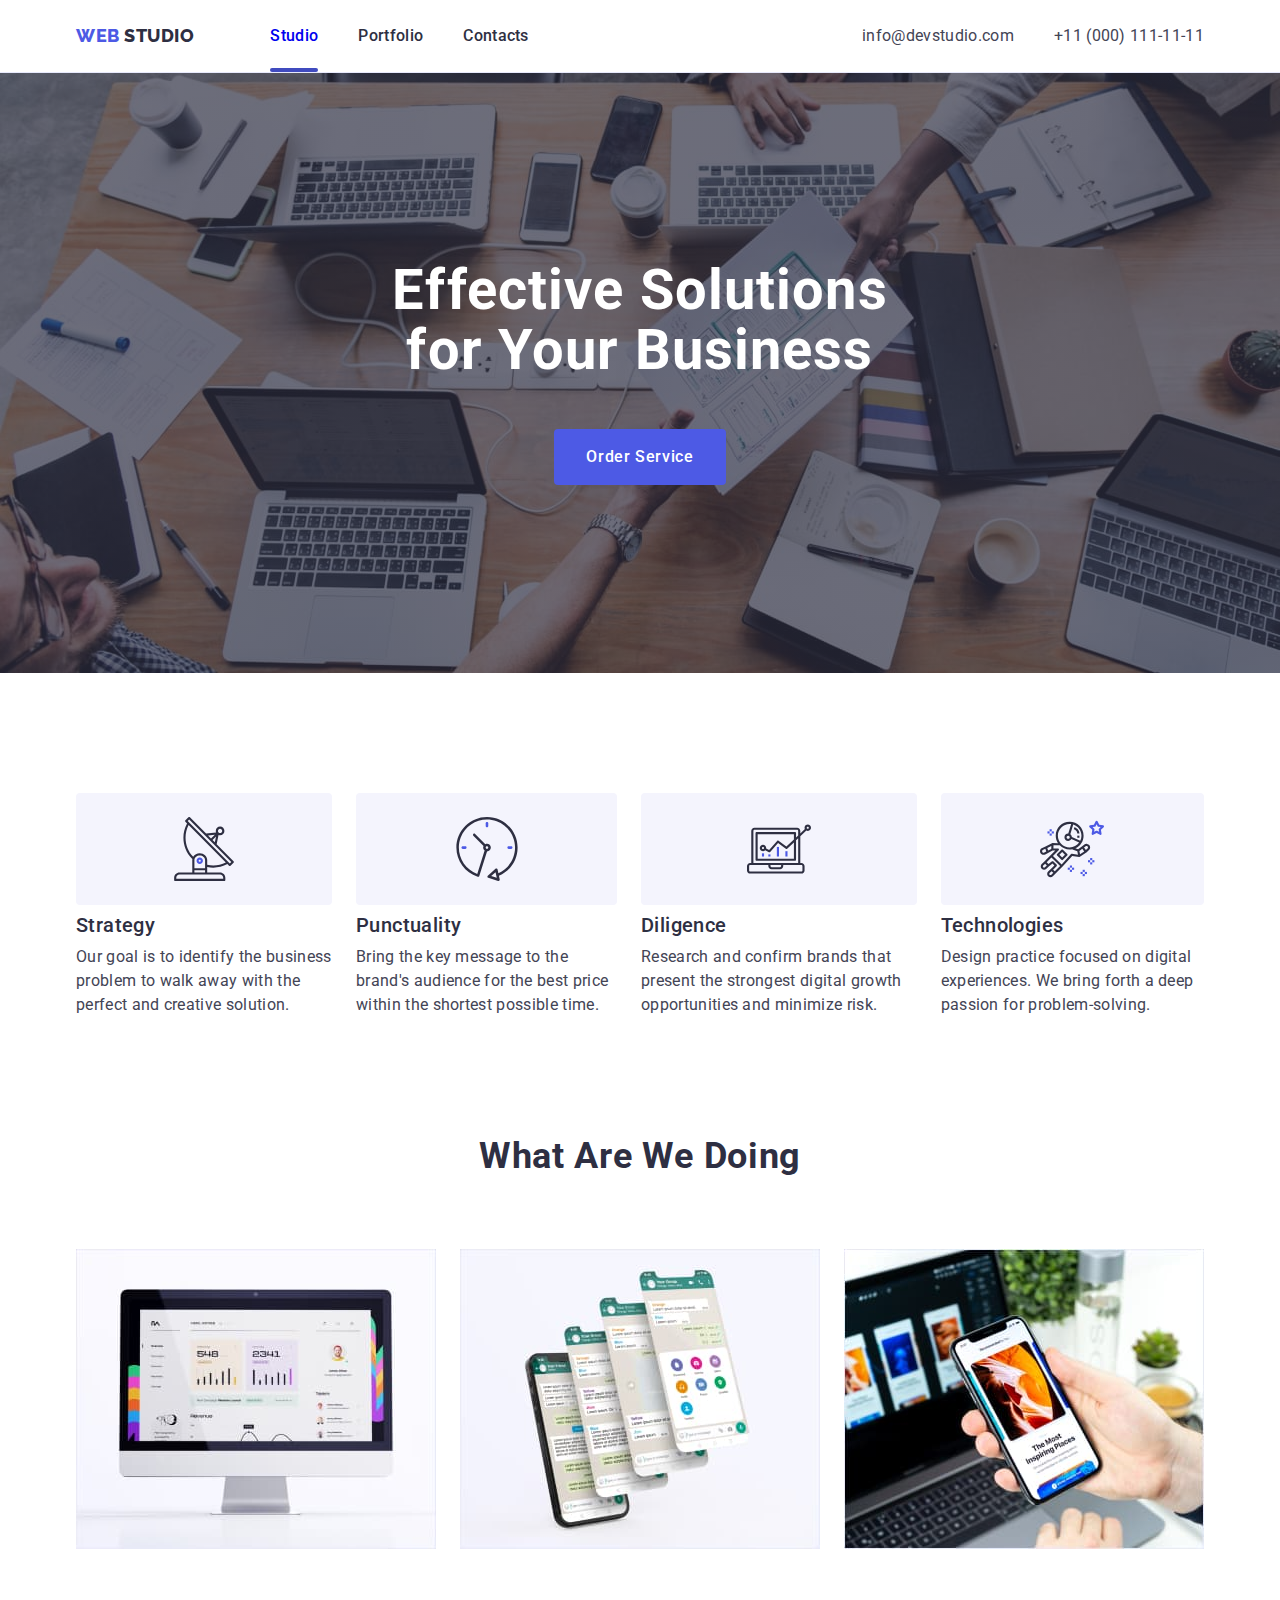
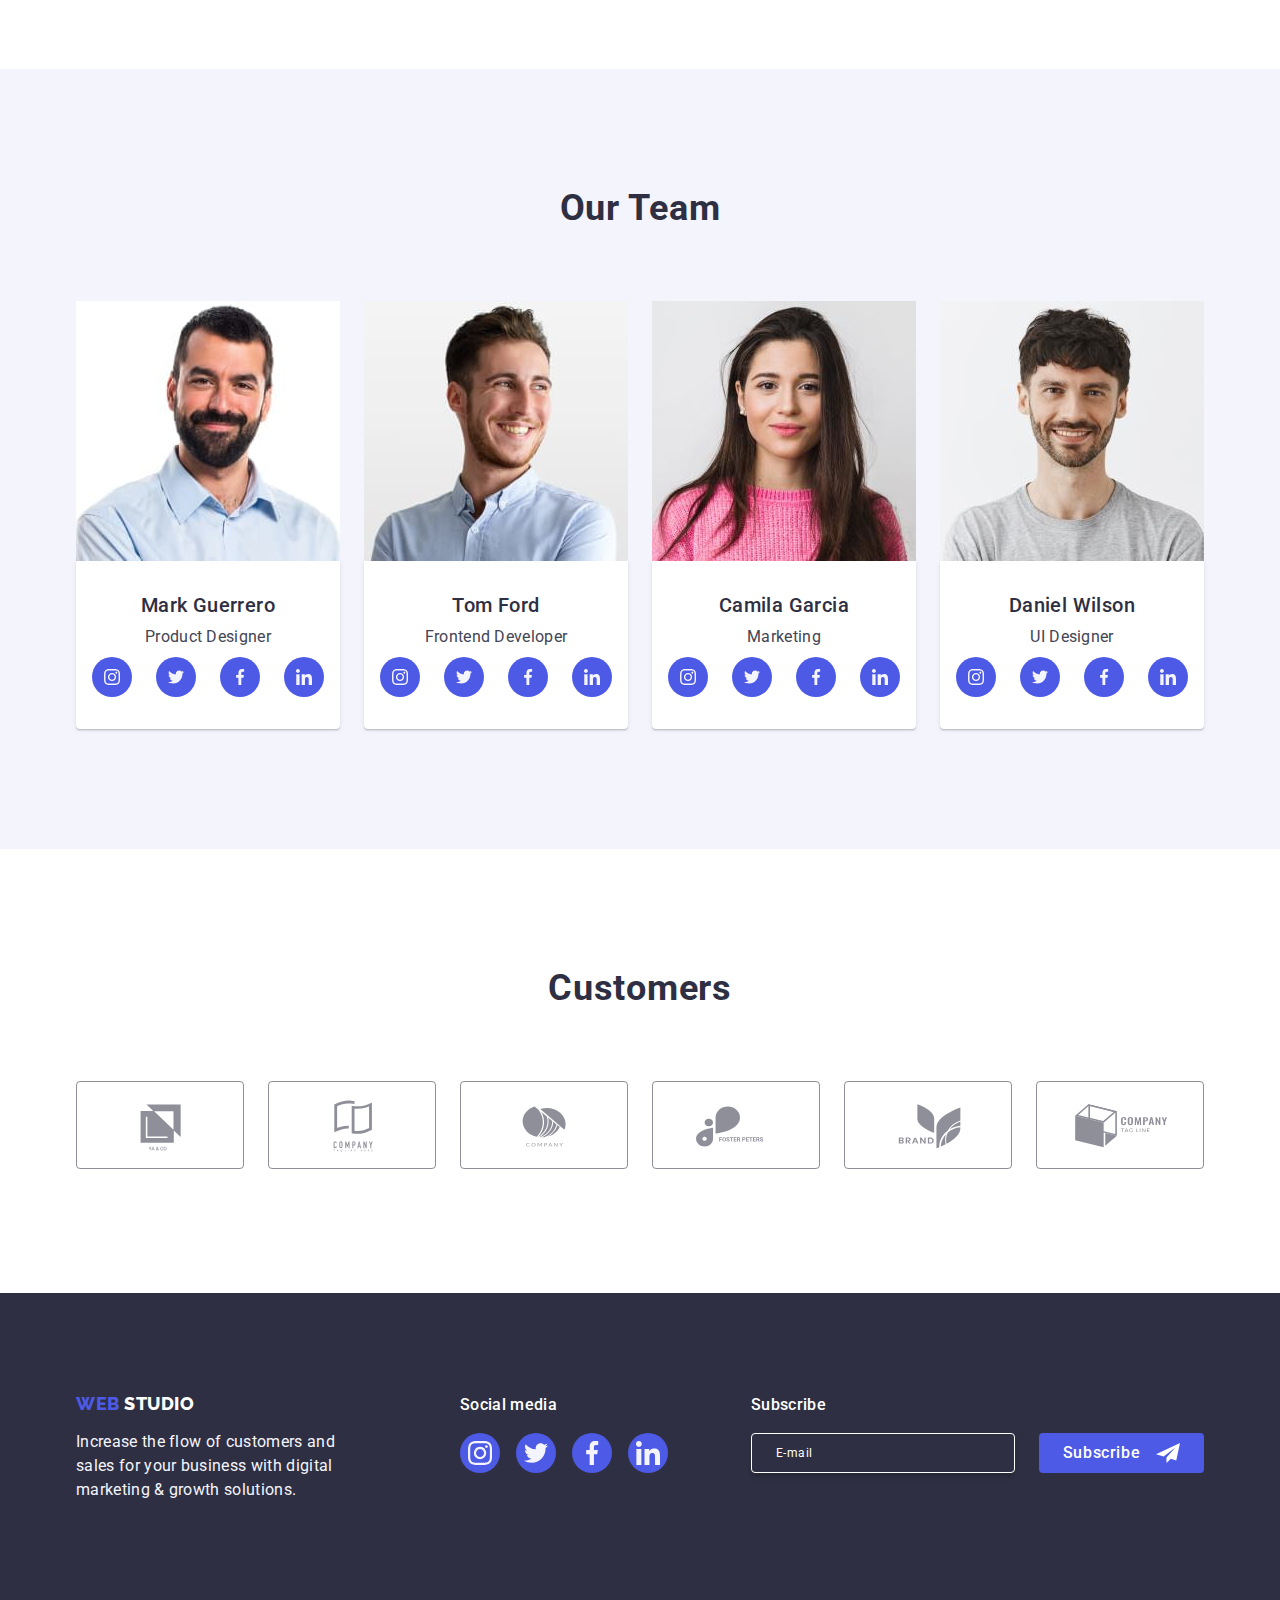
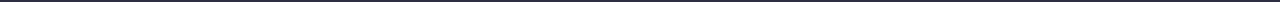
==== commit dff4bc7e: "after comments" ====
--- a/index.html
+++ b/index.html
@@ -65,14 +65,14 @@
 							<div>
 								<label for="username"><span class="input-text">Name</span></label>
 								<div class="modal-field-wrapper">
-									<input id="username" type="text" name="name" />
+									<input id="username" type="text" name="name" required />
 									<svg class="modal-icon-1"><use href="./images/icons.svg#icon-person"></use></svg>
 								</div>
 							</div>
 							<div>
 								<label for="phone"><span class="input-text">Phone</span></label>
 								<div class="modal-field-wrapper">
-									<input id="phone" type="tel" name="phone" required />
+									<input id="phone" type="tel" name="phone" pattern="\d*" minlength="9" maxlength="12" required />
 									<svg class="modal-icon-2"><use href="./images/icons.svg#icon-phone"></use></svg>
 								</div>
 							</div>
@@ -85,23 +85,17 @@
 							</div>
 							<div class="modal-field-wrapper">
 								<label for="comment"><span class="input-text">Comment</span></label>
-								<textarea
-									class="modal-comment"
-									required
-									name="comment"
-									id="comment"
-									placeholder="Text input"
-								></textarea>
+								<textarea class="modal-comment" name="comment" id="comment" placeholder="Text input"></textarea>
 							</div>
 							<div class="tc-wrapper">
-								<label for="tc">
-									<input name="tc" id="tc" type="checkbox" />
-									<svg class="hidden"><use href="./images/icons.svg#icon-click"></use></svg>
-								</label>
-								<span class="input-text">
+								<input class="modal-check visually-hidden" name="tc" id="tc" type="checkbox" required />
+								<label class="modal-check-text" for="tc">
+									<span class="modal-check-span">
+										<svg class="checkbox-icon"><use href="./images/icons.svg#icon-Vector"></use></svg>
+									</span>
 									I accept the terms and conditions of the
 									<a href="#">Privacy Policy</a>
-								</span>
+								</label>
 							</div>
 							<label for="tc"></label>
 							<div class="button-send-wrapper">
--- a/css/styles.css
+++ b/css/styles.css
@@ -292,6 +292,8 @@
 	outline: none;
 	width: 100%;
 	height: 120px;
+	padding-top: 8px;
+	padding-left: 16px;
 	border-radius: 4px;
 	border: 1px solid var(--modal);
 	resize: none;
@@ -314,29 +316,56 @@
 }
 
 .tc-wrapper {
+	margin-top: 16px;
 	display: flex;
 	gap: 8px;
 }
 
-.tc-checkbox {
+.visually-hidden {
+	position: absolute;
+	width: 1px;
+	height: 1px;
+	margin: -1px;
+	border: 0;
+	padding: 0;
+	white-space: nowrap;
+	clip-path: inset(100%);
+	clip: rect(0 0 0 0);
+	overflow: hidden;
+}
+
+.modal-check-text {
+	color: var(--subtle-text);
+	font-size: 12px;
+	line-height: 1.17;
+	letter-spacing: 0.48px;
+	margin-bottom: 16px;
+	display: block;
+}
+
+.modal-check-text span {
 	width: 16px;
 	height: 16px;
+	border: 1px solid rgba(46, 47, 66, 0.4);
+	border-radius: 2px;
+	display: inline-flex;
+	align-items: center;
+	justify-content: center;
+	fill: transparent;
+	transition: background-color 250ms var(--tr-function), border 250ms var(--tr-function), fill 250ms var(--tr-function);
+	margin-right: 8px;
+}
+
+.checkbox-icon {
+	fill: #fff;
+	width: 10px;
+	height: 8px;
+}
+
+.modal-check:checked + .modal-check-text span {
+	background-color: var(--pressed-state);
+	fill: var(--light);
 	border: none;
-	outline: none;
-	border: 1px solid rgba(46, 47, 66, 0.4);
-}
-
-.tc-wrapper > label {
-	position: relative;
-}
-
-.hidden {
-	width: 16px;
-	height: 16px;
-	visibility: hidden;
-	position: absolute;
-	top: 0;
-	left: 0;
 }
 
 .button-send-wrapper {
@@ -791,6 +820,16 @@
 	background-color: var(--dark);
 }
 
+.footer-input {
+	color: var(--white-background);
+	font-family: Roboto;
+	font-size: 12px;
+	line-height: 2;
+	letter-spacing: 0.48px;
+	outline: none;
+	padding-left: 8px;
+}
+
 .footer-input::placeholder {
 	color: var(--white-background);
 	font-family: Roboto;
